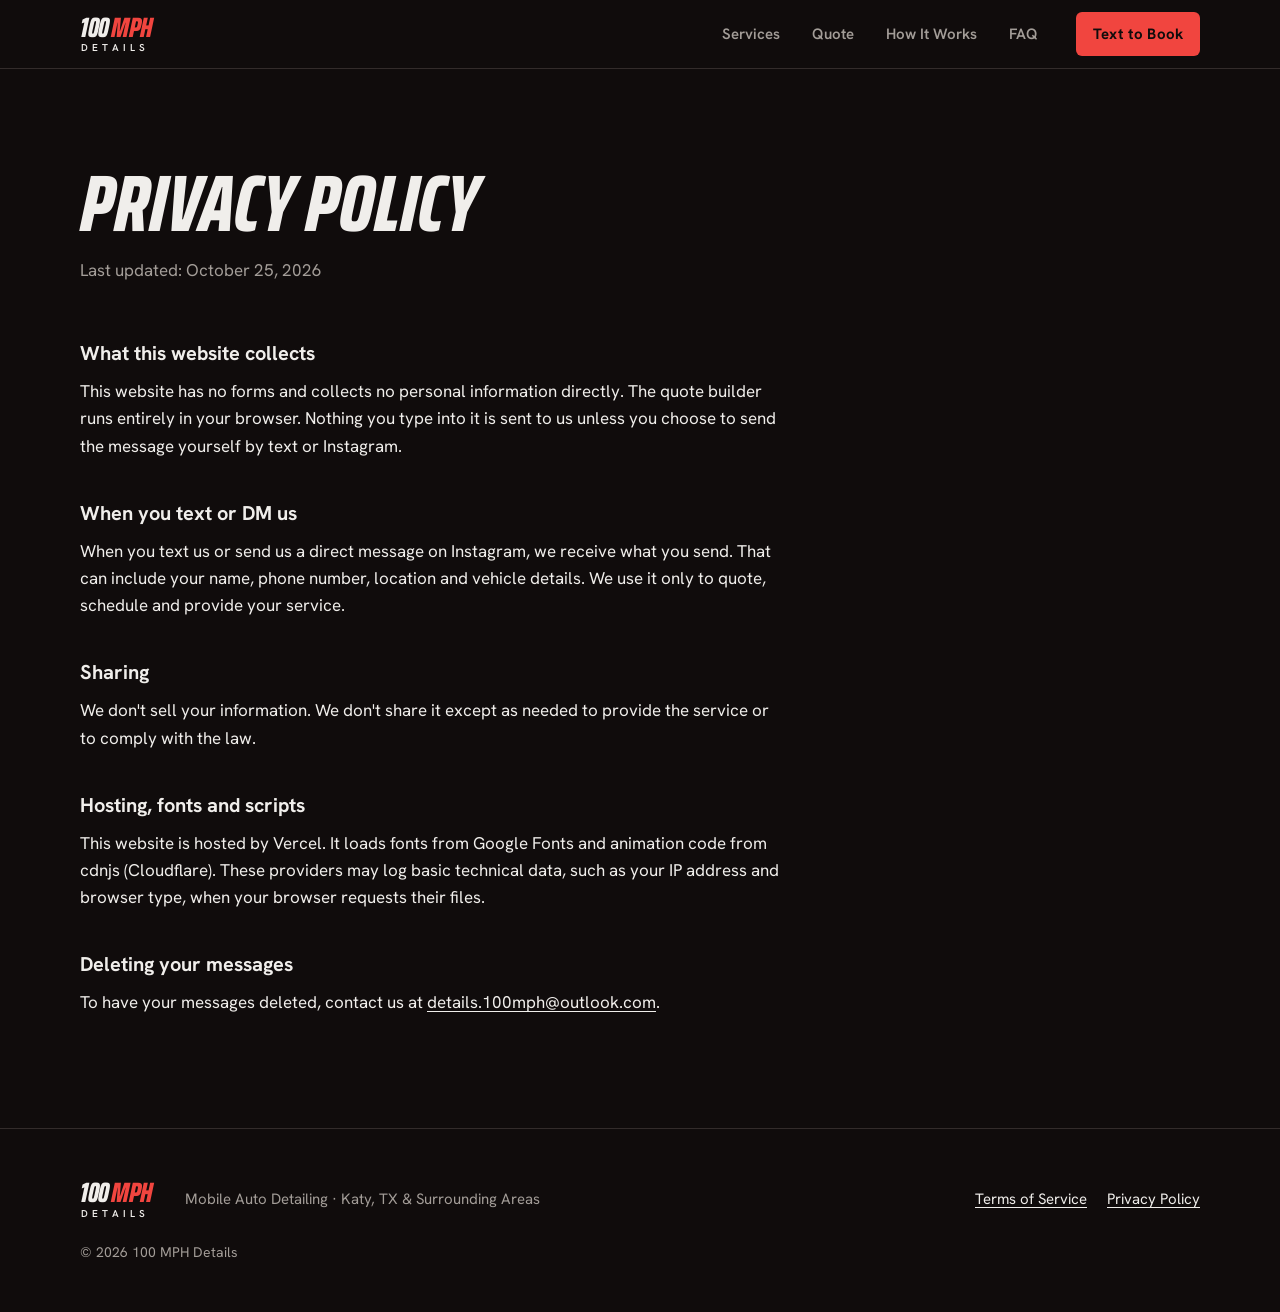
==== privacy.html @ cef6facf "Initial build: 100 MPH Details Co-Authored-By: Claude Opus 5.5 <noreply@anthropic.com>" ====
<!DOCTYPE html>
<html lang="en">
<head>
  <meta charset="utf-8">
  <meta name="viewport" content="width=device-width, initial-scale=1, viewport-fit=cover">
  <title>Privacy Policy | 100 MPH Details</title>
  <meta name="description" content="Privacy Policy for 100 MPH Details, mobile auto detailing in Katy, TX and surrounding areas.">
  <link rel="canonical" href="https://100mph-details.vercel.app/privacy.html">
  <meta name="theme-color" content="#100c0c">
  <link rel="icon" type="image/svg+xml" href="data:image/svg+xml,%3Csvg xmlns='http://www.w3.org/2000/svg' viewBox='0 0 64 64'%3E%3Crect width='64' height='64' rx='14' fill='%23100c0c'/%3E%3Cpath d='M12 46 A22 22 0 1 1 52 46' fill='none' stroke='%23f0eeeb' stroke-width='4' stroke-linecap='round'/%3E%3Cpath d='M30.2 38.6 L45.5 19.5 L33.8 41.4 Z' fill='%23f53e39'/%3E%3Ccircle cx='32' cy='40' r='4.5' fill='%23f53e39'/%3E%3C/svg%3E">
  <link rel="preconnect" href="https://fonts.googleapis.com">
  <link rel="preconnect" href="https://fonts.gstatic.com" crossorigin>
  <link rel="stylesheet" href="https://fonts.googleapis.com/css2?family=Hanken+Grotesk:wght@400;500;600;700&amp;family=Saira:ital,wdth,wght@1,50..100,800&amp;display=swap">
  <link rel="stylesheet" href="css/styles.css">
  <script>document.documentElement.classList.add('js');</script>
</head>
<body id="top">
  <a class="skip-link" href="#main">Skip to content</a>

  <header class="site-header is-static" data-header>
    <div class="header-inner">
      <a class="wordmark" href="index.html" aria-label="100 MPH Details home">
        <span class="wm-line"><span class="wm-100">100</span><span class="wm-mph">MPH</span></span>
        <span class="wm-details">DETAILS</span>
      </a>
      <nav class="site-nav" aria-label="Main">
        <ul class="nav-links" id="site-menu" data-menu>
          <li><a href="index.html#services">Services</a></li>
          <li><a href="index.html#quote">Quote</a></li>
          <li><a href="index.html#how">How It Works</a></li>
          <li><a href="index.html#faq">FAQ</a></li>
        </ul>
      </nav>
      <div class="header-actions">
        <a class="btn btn-primary btn-sm" href="sms:+13463775983">Text to Book</a>
        <button class="menu-toggle" type="button" aria-controls="site-menu" aria-expanded="false" data-menu-toggle>
          <span class="sr-only" data-menu-label>Open menu</span>
          <span class="menu-bars" aria-hidden="true"><span></span><span></span></span>
        </button>
      </div>
    </div>
  </header>

  <main id="main" class="legal">
    <div class="wrap">
      <h1 class="legal-title display">Privacy Policy</h1>
      <p class="legal-updated">Last updated: October 25, 2026</p>

      <div class="legal-body">
        <h2>What this website collects</h2>
        <p>This website has no forms and collects no personal information directly. The quote builder runs entirely in your browser. Nothing you type into it is sent to us unless you choose to send the message yourself by text or Instagram.</p>

        <h2>When you text or DM us</h2>
        <p>When you text us or send us a direct message on Instagram, we receive what you send. That can include your name, phone number, location and vehicle details. We use it only to quote, schedule and provide your service.</p>

        <h2>Sharing</h2>
        <p>We don't sell your information. We don't share it except as needed to provide the service or to comply with the law.</p>

        <h2>Hosting, fonts and scripts</h2>
        <p>This website is hosted by Vercel. It loads fonts from Google Fonts and animation code from cdnjs (Cloudflare). These providers may log basic technical data, such as your IP address and browser type, when your browser requests their files.</p>

        <h2>Deleting your messages</h2>
        <p>To have your messages deleted, contact us at <a href="mailto:details.100mph@outlook.com">details.100mph@outlook.com</a>.</p>
      </div>
    </div>
  </main>

  <footer class="site-footer site-footer-legal">
    <div class="wrap footer-inner">
      <a class="wordmark" href="index.html" aria-label="100 MPH Details home">
        <span class="wm-line"><span class="wm-100">100</span><span class="wm-mph">MPH</span></span>
        <span class="wm-details">DETAILS</span>
      </a>
      <p class="footer-tag">Mobile Auto Detailing · Katy, TX &amp; Surrounding Areas</p>
      <ul class="footer-links">
        <li><a href="terms.html">Terms of Service</a></li>
        <li><a href="privacy.html" aria-current="page">Privacy Policy</a></li>
      </ul>
      <p class="footer-copy">© 2026 100 MPH Details</p>
    </div>
  </footer>

  <script src="js/main.js" defer></script>
</body>
</html>
---- css/styles.css ----
/* 100 MPH Details
   Palette: OKLCH only. Red is reserved for prices, the primary CTA,
   the speedometer needle and focus rings. */

:root {
  --bg: oklch(0.16 0.006 25);
  --raised: oklch(0.205 0.008 25);
  --raised-2: oklch(0.235 0.009 25);
  --line: oklch(0.30 0.01 30);
  --line-strong: oklch(0.42 0.01 40);
  --text: oklch(0.95 0.005 80);
  --muted: oklch(0.70 0.01 60);
  --red: oklch(0.64 0.21 27);
  --red-press: oklch(0.58 0.2 27);
  --on-red: oklch(0.16 0.006 25);

  --font-display: "Saira", "Arial Narrow", "Helvetica Neue", Arial, sans-serif;
  --font-body: "Hanken Grotesk", ui-sans-serif, system-ui, -apple-system, "Segoe UI", Roboto, Arial, sans-serif;

  --ease: cubic-bezier(0.16, 1, 0.3, 1);   /* ease-out expo */
  --dur: 300ms;

  --gutter: clamp(1.25rem, 4vw, 3rem);
  --max: 76rem;
  --header-h: 4.25rem;

  color-scheme: dark;
}

*, *::before, *::after { box-sizing: border-box; }

html {
  -webkit-text-size-adjust: 100%;
  text-size-adjust: 100%;
  scroll-behavior: smooth;
  scroll-padding-top: calc(var(--header-h) + 1rem);
  background: var(--bg);
}

body {
  margin: 0;
  background: var(--bg);
  color: var(--text);
  font-family: var(--font-body);
  font-size: 1.0625rem;
  line-height: 1.6;
  overflow-x: clip;
  -webkit-font-smoothing: antialiased;
  -moz-osx-font-smoothing: grayscale;
}

body.menu-open { overflow: hidden; }

img { max-width: 100%; display: block; }

a { color: inherit; }

p, li, dd { max-width: 70ch; }

h1, h2, h3, h4, h5 { margin: 0; font-weight: 700; }

ul, ol { margin: 0; padding: 0; list-style: none; }

[hidden] { display: none !important; }

.sr-only {
  position: absolute !important;
  width: 1px; height: 1px;
  padding: 0; margin: -1px;
  overflow: hidden; clip: rect(0 0 0 0);
  white-space: nowrap; border: 0;
}

.tnum, .price { font-variant-numeric: tabular-nums lining-nums; font-feature-settings: "tnum" 1, "lnum" 1; }

:focus { outline: none; }
:focus-visible {
  outline: 2px solid var(--red);
  outline-offset: 3px;
  border-radius: 2px;
}

.skip-link {
  position: absolute;
  left: 1rem; top: -4rem;
  z-index: 100;
  padding: 0.75rem 1rem;
  background: var(--text);
  color: var(--bg);
  font-weight: 600;
  text-decoration: none;
}
.skip-link:focus-visible { top: 1rem; }

.wrap {
  width: 100%;
  max-width: var(--max);
  margin-inline: auto;
  padding-inline: var(--gutter);
}

/* ---------- Type ---------- */

.display, .hero-title, .section-title, .pkg-name, .split-name, .addons-title, .step-num, .price, .wordmark {
  font-family: var(--font-display);
  font-style: italic;
  font-weight: 800;
  font-stretch: 75%;
}

.eyebrow {
  margin: 0 0 1.25rem;
  font-size: 0.8125rem;
  font-weight: 600;
  letter-spacing: 0.16em;
  text-transform: uppercase;
  color: var(--muted);
}

.section-title {
  font-size: clamp(2.25rem, 5.5vw, 4rem);
  line-height: 0.95;
  letter-spacing: -0.005em;
  text-transform: uppercase;
}

.section-head { margin-bottom: clamp(2rem, 5vw, 3.5rem); }
.section-lede { margin: 1rem 0 0; color: var(--muted); font-size: 1.125rem; }

.section { padding-block: clamp(4.5rem, 10vw, 8rem); }
.section-raised { background: var(--raised); }

/* ---------- Buttons ---------- */

.btn {
  display: inline-flex;
  align-items: center;
  justify-content: center;
  gap: 0.5rem;
  min-height: 3.25rem;
  padding: 0.75rem 1.5rem;
  border: 1.5px solid transparent;
  border-radius: 0.375rem;
  font-family: var(--font-body);
  font-size: 1rem;
  font-weight: 700;
  letter-spacing: 0.01em;
  line-height: 1.1;
  text-align: center;
  text-decoration: none;
  cursor: pointer;
  transition: background-color var(--dur) var(--ease), border-color var(--dur) var(--ease), color var(--dur) var(--ease), transform 200ms var(--ease);
  -webkit-tap-highlight-color: transparent;
}
.btn:active { transform: translateY(1px); }

.btn-primary { background: var(--red); color: var(--on-red); }
.btn-primary:hover { background: var(--red-press); }

.btn-ghost { background: transparent; color: var(--text); border-color: var(--line-strong); }
.btn-ghost:hover { border-color: var(--text); }

.btn-sm { min-height: 2.75rem; padding: 0.5rem 1rem; font-size: 0.9375rem; }
.btn-xl { min-height: 4rem; padding: 1rem 2.5rem; font-size: 1.1875rem; }
.btn-block { width: 100%; }

.btn[aria-disabled="true"] { opacity: 0.45; cursor: not-allowed; }
.btn[aria-disabled="true"]:active { transform: none; }

/* ---------- Wordmark ---------- */

.wordmark {
  display: inline-flex;
  flex-direction: column;
  align-items: flex-start;
  min-height: 44px;
  justify-content: center;
  text-decoration: none;
  line-height: 1;
}
.wm-line { font-size: 1.75rem; letter-spacing: -0.01em; line-height: 0.9; }
.wm-100 { color: var(--text); }
.wm-mph { color: var(--red); margin-left: 0.06em; }
.wm-details {
  margin-top: 0.2rem;
  font-family: var(--font-body);
  font-style: normal;
  font-weight: 600;
  font-size: 0.625rem;
  letter-spacing: 0.42em;
  color: var(--text);
  padding-left: 0.1em;
}

/* ---------- Header ---------- */

.site-header {
  position: sticky;
  top: 0;
  z-index: 50;
  padding-top: env(safe-area-inset-top, 0px);
  background: transparent;
  border-bottom: 1px solid transparent;
  transition: background-color var(--dur) var(--ease), border-color var(--dur) var(--ease);
}
.site-header.is-solid,
.site-header.is-static {
  background: var(--bg);
  border-bottom-color: var(--line);
}
body.menu-open .site-header { background: var(--bg); }

/* The hero sits under the transparent header */
.hero { margin-top: calc(-1 * (var(--header-h) + env(safe-area-inset-top, 0px))); }

.header-inner {
  display: flex;
  align-items: center;
  gap: 1.5rem;
  max-width: var(--max);
  height: var(--header-h);
  margin-inline: auto;
  padding-inline: var(--gutter);
}

.site-nav { margin-left: auto; }
.nav-links { display: flex; gap: 0.25rem; }
.nav-links a {
  display: inline-flex;
  align-items: center;
  min-height: 44px;
  padding: 0 0.875rem;
  font-size: 0.9375rem;
  font-weight: 600;
  color: var(--muted);
  text-decoration: none;
  transition: color var(--dur) var(--ease);
}
.nav-links a:hover { color: var(--text); }

.header-actions { display: flex; align-items: center; gap: 0.5rem; }

.menu-toggle {
  display: none;
  width: 44px; height: 44px;
  padding: 0;
  border: 1px solid var(--line-strong);
  border-radius: 0.375rem;
  background: transparent;
  color: var(--text);
  cursor: pointer;
}
.menu-bars { position: relative; display: block; width: 18px; height: 10px; margin: auto; }
.menu-bars span {
  position: absolute; left: 0;
  width: 100%; height: 2px;
  background: currentColor;
  transition: transform var(--dur) var(--ease), top var(--dur) var(--ease);
}
.menu-bars span:first-child { top: 0; }
.menu-bars span:last-child { top: 8px; }
.menu-toggle[aria-expanded="true"] .menu-bars span:first-child { top: 4px; transform: rotate(45deg); }
.menu-toggle[aria-expanded="true"] .menu-bars span:last-child { top: 4px; transform: rotate(-45deg); }

@media (max-width: 899px) {
  .menu-toggle { display: inline-flex; align-items: center; justify-content: center; }
  .header-actions { margin-left: auto; }
  .site-nav { margin: 0; }
  .nav-links {
    position: fixed;
    left: 0; right: 0;
    top: calc(var(--header-h) + env(safe-area-inset-top, 0px));
    bottom: 0;
    flex-direction: column;
    gap: 0;
    padding: 1.5rem var(--gutter) calc(2rem + env(safe-area-inset-bottom, 0px));
    background: var(--bg);
    border-top: 1px solid var(--line);
    overflow-y: auto;
    visibility: hidden;
    opacity: 0;
    transform: translateY(-0.5rem);
    transition: opacity var(--dur) var(--ease), transform var(--dur) var(--ease), visibility 0s linear var(--dur);
  }
  .nav-links.is-open {
    visibility: visible;
    opacity: 1;
    transform: none;
    transition: opacity var(--dur) var(--ease), transform var(--dur) var(--ease), visibility 0s;
  }
  .nav-links li { border-bottom: 1px solid var(--line); }
  .nav-links a {
    width: 100%;
    min-height: 3.75rem;
    padding: 0;
    font-family: var(--font-display);
    font-style: italic;
    font-weight: 800;
    font-stretch: 75%;
    font-size: 2rem;
    text-transform: uppercase;
    color: var(--text);
  }
}

@media (max-width: 359px) {
  .header-actions .btn-sm { padding-inline: 0.75rem; font-size: 0.875rem; }
}

/* ---------- Hero ---------- */

.hero {
  position: relative;
  min-height: 100vh;
  min-height: 100dvh;
  display: flex;
  align-items: center;
  padding-top: calc(var(--header-h) + env(safe-area-inset-top, 0px) + 2.5rem);
  padding-bottom: clamp(3rem, 8vw, 5rem);
  /* A single work light from the upper right, nothing more */
  background:
    radial-gradient(60rem 40rem at 85% 10%, oklch(0.22 0.01 40 / 0.9), transparent 70%),
    var(--bg);
  border-bottom: 1px solid var(--line);
}

.hero-grid {
  display: grid;
  grid-template-columns: minmax(0, 1.25fr) minmax(0, 1fr);
  align-items: center;
  gap: clamp(2rem, 5vw, 4rem);
}

.hero-title {
  font-size: clamp(3rem, 8.4vw, 7.25rem);
  line-height: 0.88;
  letter-spacing: -0.01em;
  text-transform: uppercase;
  text-wrap: balance;
}
.hero-title span { display: block; color: var(--muted); }

.hero-sub {
  margin: 1.75rem 0 0;
  max-width: 34rem;
  font-size: clamp(1.0625rem, 1.6vw, 1.25rem);
  color: var(--text);
}

.hero-ctas { display: flex; flex-wrap: wrap; gap: 0.75rem; margin-top: 2rem; }

.hero-note { margin: 1.25rem 0 0; font-size: 0.9375rem; color: var(--muted); }

.hero-gauge { justify-self: end; width: 100%; max-width: 30rem; }

.gauge { width: 100%; height: auto; overflow: visible; }
.gauge-arc { fill: none; stroke: var(--line-strong); stroke-width: 2; stroke-linecap: round; }
.tick { stroke: var(--muted); stroke-width: 1.5; stroke-linecap: round; }
.tick-major { stroke: var(--text); stroke-width: 2.5; }
.gauge-num {
  fill: var(--muted);
  font-family: var(--font-body);
  font-size: 15px;
  font-weight: 600;
  font-variant-numeric: tabular-nums;
}
.gauge-needle {
  fill: var(--red);
  transform-box: view-box;
  transform-origin: 200px 200px;
  transform: rotate(120deg);
}
/* With JS and motion allowed, start at 0 so there is no flash at 100 before the sweep */
@media (prefers-reduced-motion: no-preference) {
  .js .gauge-needle { transform: rotate(-120deg); }
}
.gauge-hub { fill: var(--bg); stroke: var(--text); stroke-width: 3; }
.gauge-readout {
  fill: var(--text);
  font-family: var(--font-display);
  font-style: italic;
  font-weight: 800;
  font-stretch: 75%;
  font-size: 46px;
  font-variant-numeric: tabular-nums;
}
.gauge-unit {
  fill: var(--muted);
  font-family: var(--font-body);
  font-size: 12px;
  font-weight: 600;
  letter-spacing: 0.3em;
}

@media (max-width: 767px) {
  .hero { align-items: flex-start; }
  .hero-grid { grid-template-columns: minmax(0, 1fr); }
  .hero-gauge { justify-self: center; max-width: 20rem; }
  .hero-ctas .btn { flex: 1 1 12rem; }
}

/* ---------- How it works ---------- */

#how .section-title { margin-bottom: clamp(2rem, 5vw, 3.5rem); }

.steps {
  display: grid;
  grid-template-columns: repeat(3, minmax(0, 1fr));
  gap: clamp(1.5rem, 4vw, 3rem);
  counter-reset: none;
}
.step { border-top: 1px solid var(--line-strong); padding-top: 1.25rem; }
.step-num {
  display: block;
  font-size: clamp(3rem, 6vw, 4.5rem);
  line-height: 1;
  color: var(--text);
  font-variant-numeric: tabular-nums;
}
.step p { margin: 1rem 0 0; font-size: 1.125rem; max-width: 26ch; }

@media (max-width: 767px) {
  .steps { grid-template-columns: minmax(0, 1fr); gap: 0; }
  .step {
    display: grid;
    grid-template-columns: 4.5rem minmax(0, 1fr);
    align-items: baseline;
    padding-block: 1.25rem;
  }
  .step-num { font-size: 2.5rem; }
  .step p { margin: 0; max-width: none; }
}

/* ---------- Packages ---------- */

.packages { border-bottom: 1px solid var(--line); }

.pkg {
  display: grid;
  grid-template-columns: minmax(0, 5fr) minmax(0, 7fr);
  gap: clamp(1.5rem, 4vw, 4rem);
  padding-block: clamp(2rem, 4.5vw, 3.25rem);
  border-top: 1px solid var(--line);
}

.pkg-name {
  font-size: clamp(1.875rem, 3.6vw, 2.75rem);
  line-height: 0.95;
  text-transform: uppercase;
}
.pkg-tag { margin: 0.75rem 0 0; color: var(--muted); }
.pkg-meta {
  display: flex;
  flex-wrap: wrap;
  align-items: baseline;
  gap: 0.5rem 1.25rem;
  margin: 1.25rem 0 0;
}
.pkg-time { color: var(--muted); font-size: 0.9375rem; }

.price {
  color: var(--red);
  font-size: clamp(2.5rem, 4.5vw, 3.5rem);
  line-height: 1;
  letter-spacing: -0.01em;
  white-space: nowrap;
}
.price .plus { font-size: 0.6em; vertical-align: 0.5em; margin-left: 0.04em; }
.price-sm {
  font-family: var(--font-body);
  font-style: normal;
  font-weight: 700;
  font-stretch: 100%;
  font-size: 1rem;
  letter-spacing: 0;
}
.price-sm .plus { font-size: 1em; vertical-align: baseline; margin: 0; }

.pkg-includes {
  display: grid;
  grid-template-columns: repeat(2, minmax(0, 1fr));
  gap: 1.5rem 2rem;
  align-content: start;
}
.pkg-plus {
  grid-column: 1 / -1;
  margin: 0;
  font-weight: 600;
  color: var(--text);
}
.list-title {
  margin-bottom: 0.625rem;
  font-size: 0.75rem;
  font-weight: 700;
  letter-spacing: 0.16em;
  text-transform: uppercase;
  color: var(--muted);
}
.pkg-list li, .split-list li {
  position: relative;
  padding: 0.3125rem 0 0.3125rem 1.125rem;
  font-size: 0.9875rem;
  line-height: 1.45;
}
.pkg-list li::before, .split-list li::before {
  content: "";
  position: absolute;
  left: 0; top: 0.95em;
  width: 0.5rem; height: 1px;
  background: var(--muted);
}

/* Deep Clean: heavier row */
.pkg-heavy { border-top: 2px solid var(--red); }
.pkg-heavy .pkg-name { font-size: clamp(2.125rem, 4.4vw, 3.5rem); }
.pkg-heavy .price { font-size: clamp(3.5rem, 7vw, 5.5rem); }
.pkg-heavy .pkg-includes { padding-top: 0.25rem; }

.pkg-toggle {
  display: none;
  align-items: center;
  gap: 0.625rem;
  min-height: 44px;
  margin-top: 1rem;
  padding: 0 1rem;
  border: 1px solid var(--line-strong);
  border-radius: 0.375rem;
  background: transparent;
  color: var(--text);
  font: inherit;
  font-size: 0.9375rem;
  font-weight: 600;
  cursor: pointer;
}
.pkg-toggle::after {
  content: "";
  width: 0.5rem; height: 0.5rem;
  border-right: 1.5px solid currentColor;
  border-bottom: 1.5px solid currentColor;
  transform: translateY(-2px) rotate(45deg);
  transition: transform var(--dur) var(--ease);
}
.pkg-toggle[aria-expanded="true"]::after { transform: translateY(2px) rotate(-135deg); }

@media (max-width: 767px) {
  .pkg { grid-template-columns: minmax(0, 1fr); gap: 0; }
  .pkg-includes { grid-template-columns: minmax(0, 1fr); margin-top: 1.5rem; }
  .js .pkg-toggle { display: inline-flex; }
  .js .pkg-includes { display: none; }
  .js .pkg.is-open .pkg-includes { display: grid; }
}

/* ---------- Interior / Exterior split ---------- */

.split {
  display: grid;
  grid-template-columns: repeat(2, minmax(0, 1fr));
  margin-top: clamp(3rem, 7vw, 5rem);
  border-top: 1px solid var(--line);
  border-bottom: 1px solid var(--line);
}
.split-col { padding-block: clamp(2rem, 4vw, 3rem); }
.split-col:first-child { padding-right: clamp(1.5rem, 4vw, 3.5rem); border-right: 1px solid var(--line); }
.split-col:last-child { padding-left: clamp(1.5rem, 4vw, 3.5rem); }
.split-head {
  display: flex;
  flex-wrap: wrap;
  align-items: baseline;
  justify-content: space-between;
  gap: 0.5rem 1rem;
  margin-bottom: 1.25rem;
}
.split-name { font-size: clamp(1.75rem, 3vw, 2.25rem); line-height: 1; text-transform: uppercase; }
.split-head .price { font-size: clamp(2rem, 3.5vw, 2.75rem); }

@media (max-width: 767px) {
  .split { grid-template-columns: minmax(0, 1fr); }
  .split-col:first-child { padding-right: 0; border-right: 0; border-bottom: 1px solid var(--line); }
  .split-col:last-child { padding-left: 0; }
}

.addons {
  display: grid;
  grid-template-columns: minmax(0, 5fr) minmax(0, 7fr);
  gap: 1rem clamp(1.5rem, 4vw, 4rem);
  padding-block: clamp(2rem, 4vw, 2.75rem);
  border-bottom: 1px solid var(--line);
}
.addons-title { font-size: clamp(1.75rem, 3vw, 2.25rem); line-height: 1; text-transform: uppercase; }
.addon-list { display: grid; grid-template-columns: repeat(2, minmax(0, 1fr)); gap: 1.25rem 2rem; margin: 0; }
.addon dt { font-weight: 700; }
.addon dd { margin: 0.25rem 0 0; }
.addon-note { display: block; margin-top: 0.25rem; color: var(--muted); font-size: 0.9375rem; }

@media (max-width: 767px) {
  .addons, .addon-list { grid-template-columns: minmax(0, 1fr); }
}

.price-note { margin: 1.5rem 0 0; color: var(--muted); font-size: 0.9375rem; }

/* ---------- Quote builder ---------- */

.quote-grid {
  display: grid;
  grid-template-columns: minmax(0, 7fr) minmax(0, 5fr);
  gap: clamp(2rem, 4vw, 3.5rem);
  align-items: start;
}

.q-step {
  margin: 0 0 2.25rem;
  padding: 0;
  border: 0;
  min-width: 0;
}
.q-step legend {
  display: flex;
  align-items: baseline;
  gap: 0.75rem;
  padding: 0;
  margin-bottom: 0.875rem;
  font-size: 1.25rem;
  font-weight: 700;
}
.q-num {
  font-family: var(--font-display);
  font-style: italic;
  font-weight: 800;
  font-stretch: 75%;
  font-size: 1.5rem;
  color: var(--muted);
  font-variant-numeric: tabular-nums;
}
.q-optional { font-weight: 500; color: var(--muted); font-size: 1rem; }
.q-hint { margin: -0.375rem 0 0.875rem; color: var(--muted); font-size: 0.9375rem; }
.q-addon-note { margin: 0.75rem 0 0; min-height: 1.5em; }

.opts { display: grid; grid-template-columns: repeat(2, minmax(0, 1fr)); gap: 0.625rem; }
.opts-3 { grid-template-columns: repeat(3, minmax(0, 1fr)); }
.opts-2 { grid-template-columns: repeat(2, minmax(0, 1fr)); }

.opt { position: relative; display: block; cursor: pointer; }
.opt input {
  position: absolute;
  inset: 0;
  width: 100%; height: 100%;
  margin: 0;
  opacity: 0;
  cursor: pointer;
}
.opt-box {
  display: grid;
  grid-template-columns: auto minmax(0, 1fr) auto;
  align-items: center;
  gap: 0.75rem;
  min-height: 3.5rem;
  height: 100%;
  padding: 0.75rem 1rem;
  border: 1.5px solid var(--line);
  border-radius: 0.375rem;
  background: var(--bg);
  transition: border-color 200ms var(--ease), background-color 200ms var(--ease);
}
.opt-label { font-weight: 600; line-height: 1.25; }
.opt-dot {
  position: relative;
  width: 1.125rem; height: 1.125rem;
  border: 1.5px solid var(--line-strong);
  border-radius: 50%;
  transition: border-color 200ms var(--ease);
}
.opt-dot::after {
  content: "";
  position: absolute;
  inset: 3px;
  border-radius: 50%;
  background: var(--text);
  transform: scale(0);
  transition: transform 200ms var(--ease);
}
.opt-check .opt-dot { border-radius: 0.25rem; }
.opt-check .opt-dot::after { border-radius: 1px; }

.opt:hover .opt-box { border-color: var(--line-strong); }
.opt input:checked + .opt-box { border-color: var(--text); background: var(--raised-2); }
.opt input:checked + .opt-box .opt-dot { border-color: var(--text); }
.opt input:checked + .opt-box .opt-dot::after { transform: scale(1); }
.opt input:focus-visible + .opt-box { outline: 2px solid var(--red); outline-offset: 2px; }
.opt input:disabled { cursor: not-allowed; }
.opt input:disabled + .opt-box { opacity: 0.4; }
.opt:has(input:disabled) { cursor: not-allowed; }
.opt:has(input:disabled):hover .opt-box { border-color: var(--line); }

.fields { display: grid; grid-template-columns: repeat(3, minmax(0, 1fr)); gap: 0.875rem; }
.field label { display: block; margin-bottom: 0.375rem; font-size: 0.9375rem; font-weight: 600; }
.field input {
  width: 100%;
  min-height: 3rem;
  padding: 0.625rem 0.875rem;
  border: 1.5px solid var(--line);
  border-radius: 0.375rem;
  background: var(--bg);
  color: var(--text);
  font: inherit;
  font-size: 1rem; /* 16px keeps iOS from zooming */
  transition: border-color 200ms var(--ease);
}
.field input::placeholder { color: var(--muted); opacity: 0.8; }
.field input:hover { border-color: var(--line-strong); }
.field input:focus-visible { border-color: var(--text); outline: 2px solid var(--red); outline-offset: 2px; }

.quote-summary {
  padding: clamp(1.5rem, 3vw, 2rem);
  border: 1px solid var(--line);
  border-radius: 0.5rem;
  background: var(--bg);
}
@media (min-width: 900px) {
  .quote-summary { position: sticky; top: calc(var(--header-h) + 1.5rem); }
}

.summary-label {
  margin: 0;
  font-size: 0.75rem;
  font-weight: 700;
  letter-spacing: 0.16em;
  text-transform: uppercase;
  color: var(--muted);
}
.estimate { margin: 0.5rem 0 0; }
.estimate-value {
  display: block;
  font-family: var(--font-display);
  font-style: italic;
  font-weight: 800;
  font-stretch: 75%;
  font-size: clamp(2rem, 4vw, 2.75rem);
  line-height: 1.05;
  font-variant-numeric: tabular-nums;
  color: var(--muted);
}
.estimate-value.is-set { color: var(--red); }
.estimate-note { margin: 0.375rem 0 0; color: var(--muted); font-size: 0.9375rem; }

.msg-preview {
  margin-top: 1.5rem;
  padding-top: 1.25rem;
  border-top: 1px solid var(--line);
}
.msg-text {
  margin: 0.5rem 0 0;
  font-size: 0.9375rem;
  line-height: 1.55;
  overflow-wrap: anywhere;
}

.quote-actions { display: grid; gap: 0.625rem; margin-top: 1.5rem; }
.quote-status { min-height: 1.5em; margin: 0.75rem 0 0; font-size: 0.9375rem; font-weight: 600; }
.desk-number { margin: 0.25rem 0 0; color: var(--muted); font-size: 0.9375rem; }
.desk-number .tnum { color: var(--text); font-weight: 700; }

@media (max-width: 899px) {
  .quote-grid { grid-template-columns: minmax(0, 1fr); }
}
@media (max-width: 599px) {
  .opts, .opts-2, .opts-3, .fields { grid-template-columns: minmax(0, 1fr); }
}

/* ---------- Our work ---------- */

.ba-list { display: grid; grid-template-columns: repeat(auto-fit, minmax(min(100%, 22rem), 1fr)); gap: 1.25rem; }

.ba {
  position: relative;
  aspect-ratio: 4 / 3;
  max-width: 100%;
  overflow: hidden;
  border-radius: 0.375rem;
  background: var(--raised);
  user-select: none;
  -webkit-user-select: none;
  touch-action: pan-y;
  cursor: ew-resize;
  --pos: 50%;
}
.ba img {
  position: absolute; inset: 0;
  width: 100%; height: 100%;
  object-fit: cover;
  pointer-events: none;
  -webkit-user-drag: none;
}
.ba-before { clip-path: inset(0 calc(100% - var(--pos)) 0 0); }
.ba-handle {
  position: absolute;
  top: 0; bottom: 0;
  left: var(--pos);
  width: 44px;
  margin-left: -22px;
  display: flex;
  align-items: center;
  justify-content: center;
  cursor: ew-resize;
}
.ba-handle::before {
  content: "";
  position: absolute;
  top: 0; bottom: 0; left: 50%;
  width: 2px; margin-left: -1px;
  background: var(--text);
}
.ba-grip {
  position: relative;
  width: 44px; height: 44px;
  border-radius: 50%;
  background: var(--bg);
  border: 2px solid var(--text);
  display: flex; align-items: center; justify-content: center;
  gap: 4px;
}
.ba-grip::before, .ba-grip::after {
  content: "";
  width: 0; height: 0;
  border-block: 5px solid transparent;
}
.ba-grip::before { border-right: 6px solid var(--text); }
.ba-grip::after { border-left: 6px solid var(--text); }
.ba-label {
  position: absolute;
  bottom: 0.75rem;
  padding: 0.25rem 0.5rem;
  border-radius: 0.25rem;
  background: var(--bg);
  font-size: 0.75rem;
  font-weight: 700;
  letter-spacing: 0.14em;
  text-transform: uppercase;
  pointer-events: none;
}
.ba-label-before { left: 0.75rem; }
.ba-label-after { right: 0.75rem; }

.gallery {
  display: grid;
  grid-template-columns: repeat(6, minmax(0, 1fr));
  grid-auto-rows: clamp(7rem, 14vw, 12rem);
  grid-auto-flow: dense;
  gap: 0.75rem;
  margin-top: 1.25rem;
}
.gallery-item {
  grid-column: span 2;
  grid-row: span 1;
  padding: 0;
  border: 0;
  border-radius: 0.375rem;
  overflow: hidden;
  background: var(--raised);
  cursor: zoom-in;
}
.gallery-item img { width: 100%; height: 100%; object-fit: cover; transition: transform 400ms var(--ease); }
.gallery-item:hover img { transform: scale(1.02); }
.gallery-item:nth-child(5n + 1) { grid-column: span 4; grid-row: span 2; }
.gallery-item:nth-child(5n + 2) { grid-row: span 2; }
.gallery-item:nth-child(5n + 4) { grid-column: span 3; }
.gallery-item:nth-child(5n + 5) { grid-column: span 3; }

@media (max-width: 599px) {
  .gallery { grid-template-columns: repeat(2, minmax(0, 1fr)); grid-auto-rows: 9rem; }
  .gallery-item,
  .gallery-item:nth-child(5n + 2),
  .gallery-item:nth-child(5n + 4),
  .gallery-item:nth-child(5n + 5) { grid-column: span 1; grid-row: span 1; }
  .gallery-item:nth-child(3n + 1) { grid-column: span 2; grid-row: span 2; }
}

.lightbox {
  width: 100%;
  max-width: none;
  height: 100%;
  max-height: none;
  margin: 0;
  padding: calc(1rem + env(safe-area-inset-top, 0px)) 1rem calc(1rem + env(safe-area-inset-bottom, 0px));
  border: 0;
  background: oklch(0.12 0.005 25 / 0.96);
  color: var(--text);
}
.lightbox::backdrop { background: oklch(0.12 0.005 25 / 0.96); }
.lb-frame { display: flex; flex-direction: column; height: 100%; gap: 1rem; }
.lb-img { flex: 1 1 auto; min-height: 0; width: 100%; object-fit: contain; }
.lb-controls { display: flex; flex-wrap: wrap; justify-content: center; align-items: center; gap: 0.5rem; }
.lb-btn {
  min-width: 44px; min-height: 44px;
  padding: 0 1rem;
  border: 1px solid var(--line-strong);
  border-radius: 0.375rem;
  background: var(--bg);
  color: var(--text);
  font: inherit;
  font-weight: 600;
  cursor: pointer;
}
.lb-count { min-width: 4rem; text-align: center; color: var(--muted); }

/* ---------- Service area ---------- */

.section-area { border-top: 1px solid var(--line); border-bottom: 1px solid var(--line); padding-block: clamp(3.5rem, 8vw, 6rem); }
.area-inner { display: grid; grid-template-columns: minmax(0, 5fr) minmax(0, 7fr); gap: 1rem clamp(1.5rem, 4vw, 4rem); align-items: baseline; }
.area-text { margin: 0; font-size: clamp(1.125rem, 2vw, 1.375rem); line-height: 1.5; }
.area-text a { text-decoration-thickness: 1px; text-underline-offset: 0.2em; }
@media (max-width: 767px) { .area-inner { grid-template-columns: minmax(0, 1fr); } }

/* ---------- FAQ ---------- */

.faq-wrap { display: grid; grid-template-columns: minmax(0, 5fr) minmax(0, 7fr); gap: 2rem clamp(1.5rem, 4vw, 4rem); align-items: start; }
.faq-list { border-top: 1px solid var(--line); }
.faq { border-bottom: 1px solid var(--line); }
.faq summary {
  display: flex;
  align-items: center;
  justify-content: space-between;
  gap: 1rem;
  min-height: 3.75rem;
  padding: 0.75rem 0;
  font-size: 1.125rem;
  font-weight: 600;
  cursor: pointer;
  list-style: none;
}
.faq summary::-webkit-details-marker { display: none; }
.faq summary::after {
  content: "";
  flex: none;
  width: 0.625rem; height: 0.625rem;
  margin-right: 0.25rem;
  border-right: 1.5px solid var(--muted);
  border-bottom: 1.5px solid var(--muted);
  transform: translateY(-3px) rotate(45deg);
  transition: transform var(--dur) var(--ease);
}
.faq[open] summary::after { transform: translateY(2px) rotate(-135deg); }
.faq p { margin: 0 0 1.25rem; color: var(--muted); }
.faq p a { color: var(--text); text-underline-offset: 0.2em; }
/* Inline text links: grow the tap area to 44px tall without moving the text */
.faq p a, .area-text a, .legal-body a { padding-block: 0.7rem; }
@media (max-width: 767px) { .faq-wrap { grid-template-columns: minmax(0, 1fr); } }

/* ---------- Contact ---------- */

.section-contact { text-align: left; }
.contact-inner { display: flex; flex-direction: column; align-items: flex-start; }
.contact-title { font-size: clamp(2.75rem, 8vw, 6rem); margin-bottom: 2rem; }
.contact-links {
  display: grid;
  grid-template-columns: repeat(3, minmax(0, 1fr));
  width: 100%;
  margin-top: 3rem;
  border-top: 1px solid var(--line);
}
.contact-links a {
  display: flex;
  flex-direction: column;
  justify-content: center;
  gap: 0.25rem;
  min-height: 5rem;
  padding: 1rem 1rem 1rem 0;
  text-decoration: none;
  border-bottom: 1px solid var(--line);
}
.cl-label { font-size: 0.75rem; font-weight: 700; letter-spacing: 0.16em; text-transform: uppercase; color: var(--muted); }
.cl-value { font-size: 1.125rem; font-weight: 600; overflow-wrap: anywhere; transition: color var(--dur) var(--ease); }
.contact-links a:hover .cl-value { text-decoration: underline; text-underline-offset: 0.2em; text-decoration-thickness: 1px; }
.contact-line {
  margin: 2.5rem 0 0;
  font-family: var(--font-display);
  font-style: italic;
  font-weight: 800;
  font-stretch: 75%;
  font-size: clamp(1.5rem, 3vw, 2.25rem);
  line-height: 1.1;
  text-transform: uppercase;
  color: var(--muted);
  max-width: 28ch;
}
@media (max-width: 767px) {
  .contact-links { grid-template-columns: minmax(0, 1fr); }
  .btn-xl { width: 100%; }
}

/* ---------- Footer ---------- */

.site-footer {
  border-top: 1px solid var(--line);
  padding-top: 3rem;
  padding-bottom: calc(6.5rem + env(safe-area-inset-bottom, 0px)); /* room for the floating button */
}
.footer-inner {
  display: grid;
  grid-template-columns: auto minmax(0, 1fr) auto;
  align-items: center;
  gap: 1.25rem 2rem;
}
.site-footer-legal { padding-bottom: calc(3rem + env(safe-area-inset-bottom, 0px)); }
.footer-tag { margin: 0; color: var(--muted); font-size: 0.9375rem; }
.footer-links { display: flex; flex-wrap: wrap; gap: 0 1.25rem; }
.footer-links a {
  display: inline-flex;
  align-items: center;
  min-height: 44px;
  color: var(--text);
  font-size: 0.9375rem;
  text-underline-offset: 0.2em;
}
.footer-copy { grid-column: 1 / -1; margin: 0; color: var(--muted); font-size: 0.875rem; }
@media (max-width: 767px) {
  .footer-inner { grid-template-columns: minmax(0, 1fr); }
}

/* ---------- Floating button ---------- */

.float-cta {
  position: fixed;
  z-index: 40;
  left: max(1rem, env(safe-area-inset-left, 0px));
  bottom: calc(1rem + env(safe-area-inset-bottom, 0px));
  display: inline-flex;
  align-items: center;
  justify-content: center;
  min-width: 44px;
  min-height: 3rem;
  padding: 0 1.25rem;
  border-radius: 999px;
  background: var(--red);
  color: var(--on-red);
  font-weight: 700;
  font-size: 0.9375rem;
  text-decoration: none;
  box-shadow: 0 6px 20px oklch(0.1 0.005 25 / 0.5);
  transition: opacity var(--dur) var(--ease), transform var(--dur) var(--ease), visibility 0s;
}
.float-cta.is-hidden {
  opacity: 0;
  visibility: hidden;
  transform: translateY(0.75rem);
  transition: opacity var(--dur) var(--ease), transform var(--dur) var(--ease), visibility 0s linear var(--dur);
}
body.menu-open .float-cta { visibility: hidden; opacity: 0; }

/* ---------- Legal pages ---------- */

.legal { padding-block: clamp(3rem, 8vw, 6rem); }
.legal-title { font-size: clamp(2.5rem, 7vw, 5rem); line-height: 0.95; text-transform: uppercase; }
.legal-updated { margin: 1rem 0 0; color: var(--muted); }
.legal-body { margin-top: clamp(2rem, 5vw, 3.5rem); max-width: 70ch; }
.legal-body h2 {
  margin: 2.5rem 0 0.75rem;
  font-size: 1.25rem;
  font-weight: 700;
  line-height: 1.3;
}
.legal-body h2:first-child { margin-top: 0; }
.legal-body p { margin: 0 0 1rem; color: var(--text); }
.legal-body ul { margin: 0 0 1rem; }
.legal-body li { position: relative; padding: 0.25rem 0 0.25rem 1.25rem; }
.legal-body li::before {
  content: "";
  position: absolute;
  left: 0; top: 1.05em;
  width: 0.5rem; height: 1px;
  background: var(--muted);
}
.legal-body a { text-underline-offset: 0.2em; }

/* ---------- Reduced motion ---------- */

@media (prefers-reduced-motion: reduce) {
  html { scroll-behavior: auto; }
  *, *::before, *::after {
    animation-duration: 0.01ms !important;
    animation-iteration-count: 1 !important;
    transition-duration: 0.01ms !important;
    transition-delay: 0s !important;
    scroll-behavior: auto !important;
  }
}
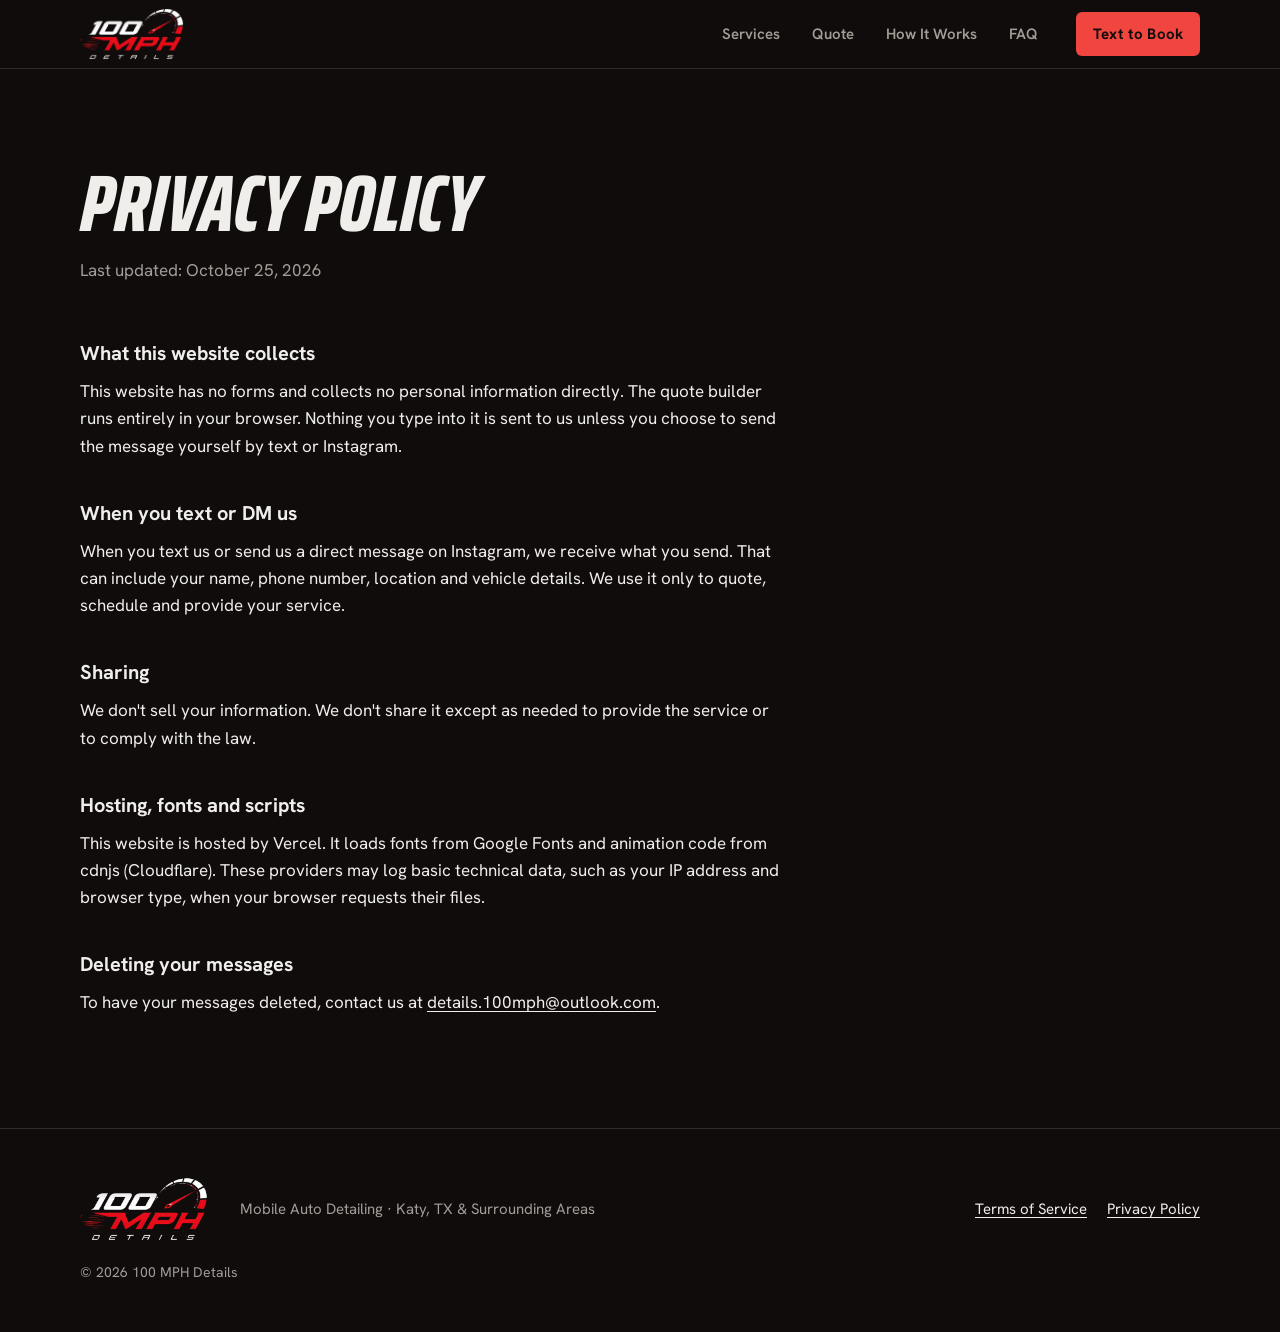
==== commit 591b84de: "Add logo to header, footer and share image Co-Authored-By: Claude Opus 5.5 <noreply@anthropic.com>" ====
--- a/privacy.html
+++ b/privacy.html
@@ -20,8 +20,7 @@
   <header class="site-header is-static" data-header>
     <div class="header-inner">
       <a class="wordmark" href="index.html" aria-label="100 MPH Details home">
-        <span class="wm-line"><span class="wm-100">100</span><span class="wm-mph">MPH</span></span>
-        <span class="wm-details">DETAILS</span>
+        <img class="logo-img" src="images/logo-mark.png" width="432" height="216" alt="100 MPH Details">
       </a>
       <nav class="site-nav" aria-label="Main">
         <ul class="nav-links" id="site-menu" data-menu>
@@ -68,8 +67,7 @@
   <footer class="site-footer site-footer-legal">
     <div class="wrap footer-inner">
       <a class="wordmark" href="index.html" aria-label="100 MPH Details home">
-        <span class="wm-line"><span class="wm-100">100</span><span class="wm-mph">MPH</span></span>
-        <span class="wm-details">DETAILS</span>
+        <img class="logo-img" src="images/logo-mark.png" width="432" height="216" alt="100 MPH Details">
       </a>
       <p class="footer-tag">Mobile Auto Detailing · Katy, TX &amp; Surrounding Areas</p>
       <ul class="footer-links">
--- a/css/styles.css
+++ b/css/styles.css
@@ -178,6 +178,9 @@
   text-decoration: none;
   line-height: 1;
 }
+.logo-img { display: block; height: 52px; width: auto; }
+.site-footer .logo-img { height: 64px; }
+@media (max-width: 359px) { .site-header .logo-img { height: 44px; } }
 .wm-line { font-size: 1.75rem; letter-spacing: -0.01em; line-height: 0.9; }
 .wm-100 { color: var(--text); }
 .wm-mph { color: var(--red); margin-left: 0.06em; }
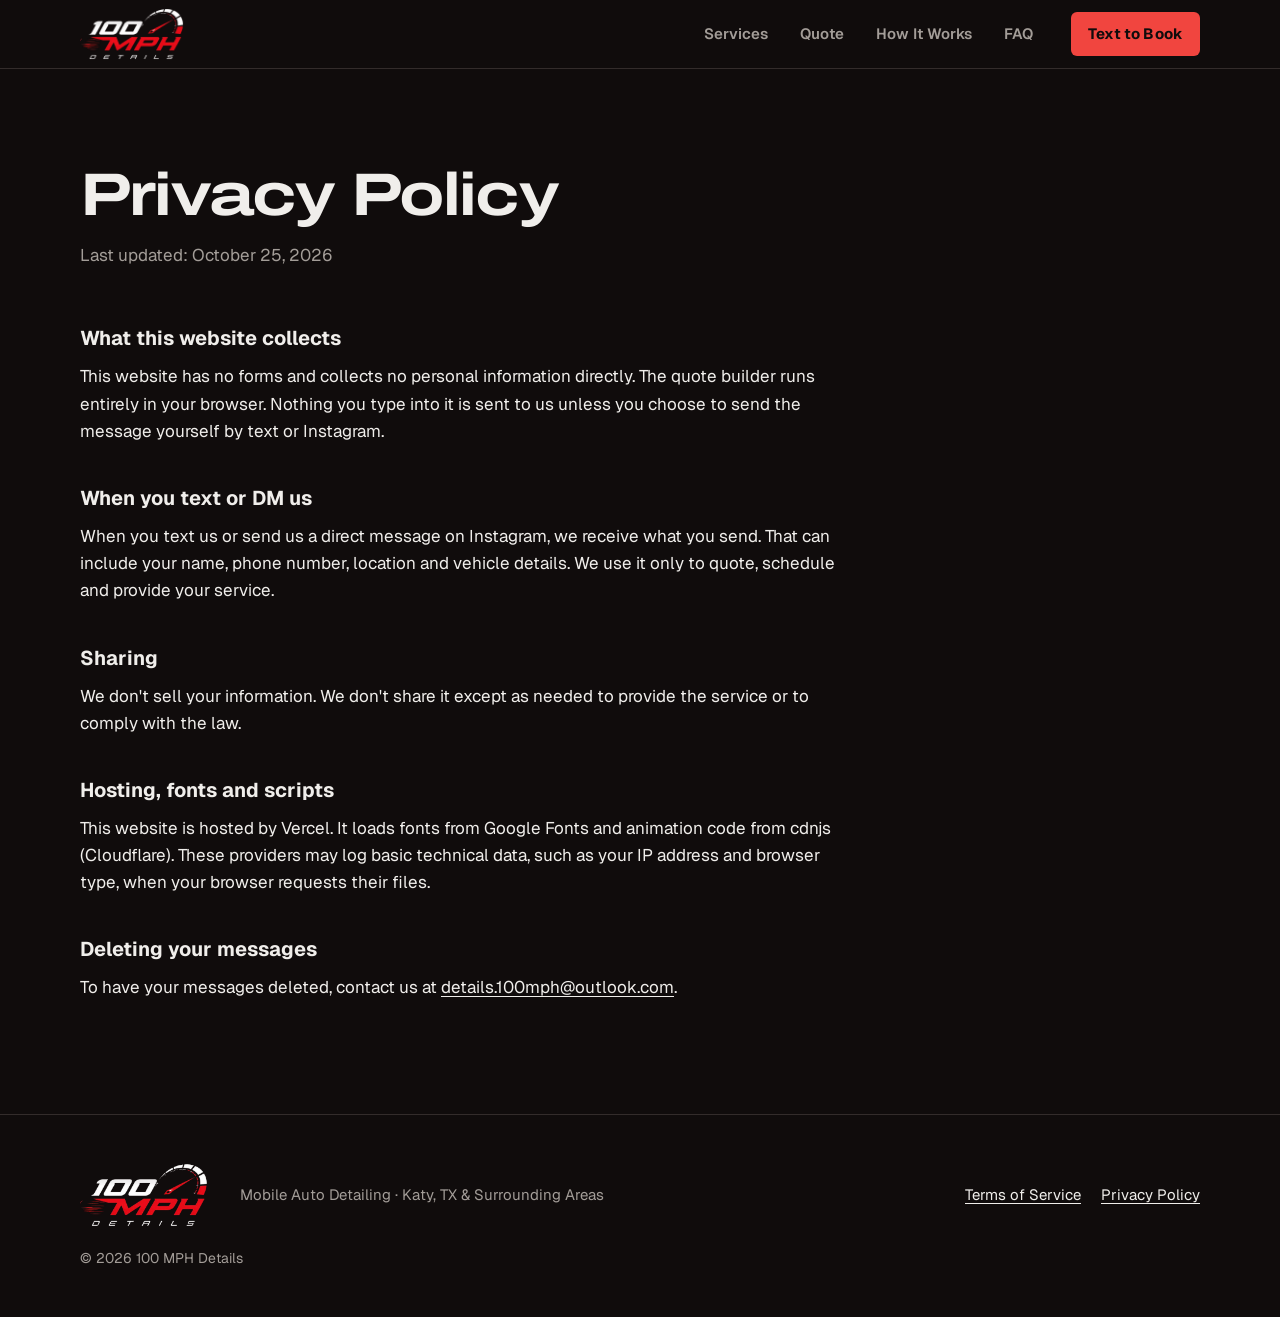
==== commit ff960ac4: "New type system, livelier packages, smaller sedan/SUV/truck/van icons, mobile fixes - Archivo Expand" ====
--- a/privacy.html
+++ b/privacy.html
@@ -10,7 +10,7 @@
   <link rel="icon" type="image/svg+xml" href="data:image/svg+xml,%3Csvg xmlns='http://www.w3.org/2000/svg' viewBox='0 0 64 64'%3E%3Crect width='64' height='64' rx='14' fill='%23100c0c'/%3E%3Cpath d='M12 46 A22 22 0 1 1 52 46' fill='none' stroke='%23f0eeeb' stroke-width='4' stroke-linecap='round'/%3E%3Cpath d='M30.2 38.6 L45.5 19.5 L33.8 41.4 Z' fill='%23f53e39'/%3E%3Ccircle cx='32' cy='40' r='4.5' fill='%23f53e39'/%3E%3C/svg%3E">
   <link rel="preconnect" href="https://fonts.googleapis.com">
   <link rel="preconnect" href="https://fonts.gstatic.com" crossorigin>
-  <link rel="stylesheet" href="https://fonts.googleapis.com/css2?family=Hanken+Grotesk:wght@400;500;600;700&amp;family=Saira:ital,wdth,wght@1,50..100,800&amp;display=swap">
+  <link rel="stylesheet" href="https://fonts.googleapis.com/css2?family=Archivo:wdth,wght@100..125,500..800&amp;family=Geist:wght@400..700&amp;family=Instrument+Serif:ital@0;1&amp;display=swap">
   <link rel="stylesheet" href="css/styles.css">
   <script>document.documentElement.classList.add('js');</script>
 </head>
--- a/css/styles.css
+++ b/css/styles.css
@@ -1,6 +1,7 @@
 /* 100 MPH Details
-   Palette: OKLCH only. Red is reserved for prices, the primary CTA,
-   the speedometer needle and focus rings. */
+   Palette: OKLCH only. Red is reserved for prices, primary CTAs,
+   selected states and focus rings.
+   Type: Archivo Expanded (display), Instrument Serif italic (accent), Geist (body). */
 
 :root {
   --bg: oklch(0.16 0.006 25);
@@ -14,8 +15,9 @@
   --red-press: oklch(0.58 0.2 27);
   --on-red: oklch(0.16 0.006 25);
 
-  --font-display: "Saira", "Arial Narrow", "Helvetica Neue", Arial, sans-serif;
-  --font-body: "Hanken Grotesk", ui-sans-serif, system-ui, -apple-system, "Segoe UI", Roboto, Arial, sans-serif;
+  --font-display: "Archivo", "Helvetica Neue", Arial, sans-serif;
+  --font-serif: "Instrument Serif", "Iowan Old Style", Georgia, serif;
+  --font-body: "Geist", ui-sans-serif, system-ui, -apple-system, "Segoe UI", Roboto, Arial, sans-serif;
 
   --ease: cubic-bezier(0.16, 1, 0.3, 1);   /* ease-out expo */
   --dur: 300ms;
@@ -101,33 +103,38 @@
 
 /* ---------- Type ---------- */
 
-.display, .hero-title, .section-title, .pkg-name, .split-name, .addons-title, .step-num, .price, .wordmark {
+.display, .hero-title, .section-title, .pkg-name, .split-name, .addons-title, .price, .legal-title, .contact-title, .estimate-value {
   font-family: var(--font-display);
-  font-style: italic;
-  font-weight: 800;
-  font-stretch: 75%;
+  font-style: normal;
+  font-weight: 700;
+  font-stretch: 125%;
+  letter-spacing: -0.03em;
+}
+
+/* Small caps-style labels: wide, tracked, quiet */
+.eyebrow, .list-title, .summary-label, .cl-label, .vehicle-label, .pkg-level-text {
+  font-family: var(--font-display);
+  font-stretch: 125%;
+  font-weight: 600;
+  letter-spacing: 0.18em;
+  text-transform: uppercase;
 }
 
 .eyebrow {
   margin: 0 0 1.25rem;
-  font-size: 0.8125rem;
-  font-weight: 600;
-  letter-spacing: 0.16em;
-  text-transform: uppercase;
+  font-size: 0.75rem;
   color: var(--muted);
 }
 
 .section-title {
-  font-size: clamp(2.25rem, 5.5vw, 4rem);
-  line-height: 0.95;
-  letter-spacing: -0.005em;
-  text-transform: uppercase;
+  font-size: clamp(2rem, 4.4vw, 3.5rem);
+  line-height: 1.02;
 }
 
 .section-head { margin-bottom: clamp(2rem, 5vw, 3.5rem); }
 .section-lede { margin: 1rem 0 0; color: var(--muted); font-size: 1.125rem; }
 
-.section { padding-block: clamp(4.5rem, 10vw, 8rem); }
+.section { padding-block: clamp(3.75rem, 10vw, 8rem); }
 .section-raised { background: var(--raised); }
 
 /* ---------- Buttons ---------- */
@@ -164,7 +171,8 @@
 .btn-xl { min-height: 4rem; padding: 1rem 2.5rem; font-size: 1.1875rem; }
 .btn-block { width: 100%; }
 
-.btn[aria-disabled="true"] { opacity: 0.45; cursor: not-allowed; }
+.btn[aria-disabled="true"] { opacity: 0.55; cursor: not-allowed; }
+.btn-primary[aria-disabled="true"] { background: var(--raised-2); color: var(--muted); opacity: 1; }
 .btn[aria-disabled="true"]:active { transform: none; }
 
 /* ---------- Wordmark ---------- */
@@ -181,19 +189,6 @@
 .logo-img { display: block; height: 52px; width: auto; }
 .site-footer .logo-img { height: 64px; }
 @media (max-width: 359px) { .site-header .logo-img { height: 44px; } }
-.wm-line { font-size: 1.75rem; letter-spacing: -0.01em; line-height: 0.9; }
-.wm-100 { color: var(--text); }
-.wm-mph { color: var(--red); margin-left: 0.06em; }
-.wm-details {
-  margin-top: 0.2rem;
-  font-family: var(--font-body);
-  font-style: normal;
-  font-weight: 600;
-  font-size: 0.625rem;
-  letter-spacing: 0.42em;
-  color: var(--text);
-  padding-left: 0.1em;
-}
 
 /* ---------- Header ---------- */
 
@@ -297,11 +292,10 @@
     min-height: 3.75rem;
     padding: 0;
     font-family: var(--font-display);
-    font-style: italic;
-    font-weight: 800;
-    font-stretch: 75%;
-    font-size: 2rem;
-    text-transform: uppercase;
+    font-weight: 700;
+    font-stretch: 125%;
+    letter-spacing: -0.03em;
+    font-size: 1.625rem;
     color: var(--text);
   }
 }
@@ -314,39 +308,69 @@
 
 .hero {
   position: relative;
+  isolation: isolate;
+  overflow: hidden;
   min-height: 100vh;
   min-height: 100dvh;
   display: flex;
   align-items: center;
   padding-top: calc(var(--header-h) + env(safe-area-inset-top, 0px) + 2.5rem);
   padding-bottom: clamp(3rem, 8vw, 5rem);
-  /* A single work light from the upper right, nothing more */
-  background:
-    radial-gradient(60rem 40rem at 85% 10%, oklch(0.22 0.01 40 / 0.9), transparent 70%),
-    var(--bg);
+  background: var(--bg);
   border-bottom: 1px solid var(--line);
 }
 
-.hero-grid {
-  display: grid;
-  grid-template-columns: minmax(0, 1.25fr) minmax(0, 1fr);
-  align-items: center;
-  gap: clamp(2rem, 5vw, 4rem);
-}
+/* Car photo: full-bleed, sized to the viewport width and anchored bottom-right,
+   so the car sits right of the text column. Masks fade it into the base colour. */
+.hero-media {
+  position: absolute;
+  inset: 0;
+  z-index: -1;
+  pointer-events: none;
+}
+.hero-media picture { display: contents; }
+.hero-media img {
+  position: absolute;
+  right: -5%;
+  bottom: 0;
+  width: 105%;
+  max-width: none;
+  height: auto;
+  -webkit-mask-image:
+    linear-gradient(to right, transparent 27%, #000 52%),
+    linear-gradient(to bottom, transparent 0%, #000 22%, #000 62%, transparent 100%);
+  -webkit-mask-composite: source-in;
+  mask-image:
+    linear-gradient(to right, transparent 27%, #000 52%),
+    linear-gradient(to bottom, transparent 0%, #000 22%, #000 62%, transparent 100%);
+  mask-composite: intersect;
+}
+
+.hero-copy { max-width: 50rem; }
 
 .hero-title {
-  font-size: clamp(3rem, 8.4vw, 7.25rem);
-  line-height: 0.88;
+  font-size: clamp(2rem, 4.6vw, 4.25rem);
+  line-height: 1;
+  text-wrap: balance;
+}
+/* Second line: serif italic accent in the muted tone */
+.hero-title span {
+  display: block;
+  margin-top: 0.06em;
+  font-family: var(--font-serif);
+  font-style: italic;
+  font-weight: 400;
+  font-stretch: 100%;
+  font-size: 1.14em;
   letter-spacing: -0.01em;
-  text-transform: uppercase;
-  text-wrap: balance;
-}
-.hero-title span { display: block; color: var(--muted); }
+  line-height: 1;
+  color: var(--muted);
+}
 
 .hero-sub {
-  margin: 1.75rem 0 0;
+  margin: 1.5rem 0 0;
   max-width: 34rem;
-  font-size: clamp(1.0625rem, 1.6vw, 1.25rem);
+  font-size: 1.1rem;
   color: var(--text);
 }
 
@@ -354,51 +378,24 @@
 
 .hero-note { margin: 1.25rem 0 0; font-size: 0.9375rem; color: var(--muted); }
 
-.hero-gauge { justify-self: end; width: 100%; max-width: 30rem; }
-
-.gauge { width: 100%; height: auto; overflow: visible; }
-.gauge-arc { fill: none; stroke: var(--line-strong); stroke-width: 2; stroke-linecap: round; }
-.tick { stroke: var(--muted); stroke-width: 1.5; stroke-linecap: round; }
-.tick-major { stroke: var(--text); stroke-width: 2.5; }
-.gauge-num {
-  fill: var(--muted);
-  font-family: var(--font-body);
-  font-size: 15px;
-  font-weight: 600;
-  font-variant-numeric: tabular-nums;
-}
-.gauge-needle {
-  fill: var(--red);
-  transform-box: view-box;
-  transform-origin: 200px 200px;
-  transform: rotate(120deg);
-}
-/* With JS and motion allowed, start at 0 so there is no flash at 100 before the sweep */
-@media (prefers-reduced-motion: no-preference) {
-  .js .gauge-needle { transform: rotate(-120deg); }
-}
-.gauge-hub { fill: var(--bg); stroke: var(--text); stroke-width: 3; }
-.gauge-readout {
-  fill: var(--text);
-  font-family: var(--font-display);
-  font-style: italic;
-  font-weight: 800;
-  font-stretch: 75%;
-  font-size: 46px;
-  font-variant-numeric: tabular-nums;
-}
-.gauge-unit {
-  fill: var(--muted);
-  font-family: var(--font-body);
-  font-size: 12px;
-  font-weight: 600;
-  letter-spacing: 0.3em;
-}
-
 @media (max-width: 767px) {
-  .hero { align-items: flex-start; }
-  .hero-grid { grid-template-columns: minmax(0, 1fr); }
-  .hero-gauge { justify-self: center; max-width: 20rem; }
+  .hero {
+    align-items: flex-start;
+    padding-top: calc(var(--header-h) + env(safe-area-inset-top, 0px) + 56vw);
+  }
+  /* Mobile crop sits top-right, just under the header, with a heavier fade */
+  .hero-media img {
+    top: calc(var(--header-h) + env(safe-area-inset-top, 0px));
+    bottom: auto;
+    right: 0;
+    width: 100%;
+    -webkit-mask-image:
+      linear-gradient(to right, transparent 0%, #000 14%),
+      linear-gradient(to bottom, #000 48%, transparent 70%);
+    mask-image:
+      linear-gradient(to right, transparent 0%, #000 14%),
+      linear-gradient(to bottom, #000 48%, transparent 70%);
+  }
   .hero-ctas .btn { flex: 1 1 12rem; }
 }
 
@@ -415,10 +412,12 @@
 .step { border-top: 1px solid var(--line-strong); padding-top: 1.25rem; }
 .step-num {
   display: block;
-  font-size: clamp(3rem, 6vw, 4.5rem);
-  line-height: 1;
+  font-family: var(--font-serif);
+  font-style: italic;
+  font-size: clamp(3.25rem, 6vw, 5rem);
+  line-height: 0.9;
   color: var(--text);
-  font-variant-numeric: tabular-nums;
+  font-variant-numeric: lining-nums;
 }
 .step p { margin: 1rem 0 0; font-size: 1.125rem; max-width: 26ch; }
 
@@ -434,9 +433,46 @@
   .step p { margin: 0; max-width: none; }
 }
 
+/* ---------- Vehicles we service ---------- */
+
+.vehicles {
+  display: grid;
+  grid-template-columns: repeat(4, minmax(0, 1fr));
+  gap: clamp(1.5rem, 4vw, 3rem);
+  align-items: end;
+}
+.vehicle { display: flex; flex-direction: column; align-items: center; text-align: center; }
+.vehicle-img {
+  width: 100%;
+  max-width: 11rem;
+  height: auto;
+  aspect-ratio: 440 / 272;
+  object-fit: contain;
+  object-position: center bottom;
+  filter: drop-shadow(0 16px 14px oklch(0.08 0.005 25 / 0.75));
+  transition: transform 300ms var(--ease);
+}
+.vehicle-label {
+  margin-top: 1.125rem;
+  font-size: 0.8125rem;
+  line-height: 1;
+  color: var(--text);
+}
+@media (hover: hover) {
+  .vehicle:hover .vehicle-img { transform: translateY(-4px); }
+}
+.vehicle:active .vehicle-img { transform: translateY(-4px); }
+@media (prefers-reduced-motion: reduce) {
+  .vehicle:hover .vehicle-img, .vehicle:active .vehicle-img { transform: none; }
+}
+@media (max-width: 767px) {
+  .vehicles { grid-template-columns: repeat(2, minmax(0, 1fr)); row-gap: 2.25rem; }
+  .vehicle-img { max-width: 8.5rem; }
+}
+
 /* ---------- Packages ---------- */
 
-.packages { border-bottom: 1px solid var(--line); }
+.packages { display: grid; gap: 0; border-bottom: 1px solid var(--line); }
 
 .pkg {
   display: grid;
@@ -446,38 +482,103 @@
   border-top: 1px solid var(--line);
 }
 
+/* Detail level meter: echoes the speedometer in the logo */
+.pkg-level { display: flex; align-items: center; gap: 0.75rem; margin: 0 0 1rem; }
+.meter { display: inline-flex; gap: 4px; }
+.meter i {
+  display: block;
+  width: 1.75rem; height: 4px;
+  border-radius: 2px;
+  background: var(--line-strong);
+  transform: skewX(-20deg);
+}
+.meter i.on { background: var(--text); }
+.pkg-heavy .meter i.on { background: var(--red); }
+.pkg-level-text { font-size: 0.6875rem; color: var(--muted); }
+
 .pkg-name {
-  font-size: clamp(1.875rem, 3.6vw, 2.75rem);
-  line-height: 0.95;
-  text-transform: uppercase;
-}
-.pkg-tag { margin: 0.75rem 0 0; color: var(--muted); }
+  font-size: clamp(1.625rem, 3vw, 2.375rem);
+  line-height: 1.05;
+}
+.pkg-tag {
+  margin: 0.5rem 0 0;
+  font-family: var(--font-serif);
+  font-style: italic;
+  font-size: 1.3125rem;
+  line-height: 1.3;
+  color: var(--muted);
+}
 .pkg-meta {
   display: flex;
   flex-wrap: wrap;
-  align-items: baseline;
-  gap: 0.5rem 1.25rem;
-  margin: 1.25rem 0 0;
-}
-.pkg-time { color: var(--muted); font-size: 0.9375rem; }
+  align-items: center;
+  gap: 0.75rem 1rem;
+  margin: 1.5rem 0 0;
+}
+.pkg-time {
+  display: inline-flex;
+  align-items: center;
+  gap: 0.4rem;
+  padding: 0.375rem 0.75rem;
+  border: 1px solid var(--line);
+  border-radius: 999px;
+  color: var(--muted);
+  font-size: 0.875rem;
+  line-height: 1.2;
+  white-space: nowrap;
+}
+.pkg-time::before {
+  content: "";
+  flex: none;
+  width: 0.875rem; height: 0.875rem;
+  background: currentColor;
+  -webkit-mask: url("data:image/svg+xml,%3Csvg xmlns='http://www.w3.org/2000/svg' viewBox='0 0 16 16'%3E%3Ccircle cx='8' cy='8' r='6.5' fill='none' stroke='black' stroke-width='1.5'/%3E%3Cpath d='M8 4.5V8l2.5 1.5' fill='none' stroke='black' stroke-width='1.5' stroke-linecap='round'/%3E%3C/svg%3E") center / contain no-repeat;
+  mask: url("data:image/svg+xml,%3Csvg xmlns='http://www.w3.org/2000/svg' viewBox='0 0 16 16'%3E%3Ccircle cx='8' cy='8' r='6.5' fill='none' stroke='black' stroke-width='1.5'/%3E%3Cpath d='M8 4.5V8l2.5 1.5' fill='none' stroke='black' stroke-width='1.5' stroke-linecap='round'/%3E%3C/svg%3E") center / contain no-repeat;
+}
 
 .price {
   color: var(--red);
-  font-size: clamp(2.5rem, 4.5vw, 3.5rem);
+  font-size: clamp(2.25rem, 4vw, 3rem);
   line-height: 1;
-  letter-spacing: -0.01em;
   white-space: nowrap;
 }
-.price .plus { font-size: 0.6em; vertical-align: 0.5em; margin-left: 0.04em; }
+.price .plus { font-size: 0.55em; vertical-align: 0.6em; margin-left: 0.04em; letter-spacing: 0; }
 .price-sm {
   font-family: var(--font-body);
-  font-style: normal;
   font-weight: 700;
   font-stretch: 100%;
   font-size: 1rem;
   letter-spacing: 0;
 }
 .price-sm .plus { font-size: 1em; vertical-align: baseline; margin: 0; }
+
+.pkg-actions { display: flex; flex-wrap: wrap; gap: 0.625rem; margin-top: 1.5rem; }
+.pkg-cta {
+  display: inline-flex;
+  align-items: center;
+  gap: 0.5rem;
+  min-height: 44px;
+  padding: 0 1.125rem;
+  border: 1px solid var(--line-strong);
+  border-radius: 999px;
+  color: var(--text);
+  font-size: 0.9375rem;
+  font-weight: 600;
+  text-decoration: none;
+  transition: border-color var(--dur) var(--ease), background-color var(--dur) var(--ease);
+}
+.pkg-cta::after {
+  content: "";
+  width: 0.45rem; height: 0.45rem;
+  border-top: 1.5px solid currentColor;
+  border-right: 1.5px solid currentColor;
+  transform: rotate(45deg);
+  transition: transform var(--dur) var(--ease);
+}
+.pkg-cta:hover { border-color: var(--text); }
+@media (hover: hover) {
+  .pkg-cta:hover::after { transform: translateX(3px) rotate(45deg); }
+}
 
 .pkg-includes {
   display: grid;
@@ -488,48 +589,55 @@
 .pkg-plus {
   grid-column: 1 / -1;
   margin: 0;
+  padding-bottom: 0.875rem;
+  border-bottom: 1px solid var(--line);
   font-weight: 600;
   color: var(--text);
 }
 .list-title {
-  margin-bottom: 0.625rem;
-  font-size: 0.75rem;
-  font-weight: 700;
-  letter-spacing: 0.16em;
-  text-transform: uppercase;
+  margin-bottom: 0.75rem;
+  font-size: 0.6875rem;
   color: var(--muted);
 }
-.pkg-list li, .split-list li {
+.check-list li {
   position: relative;
-  padding: 0.3125rem 0 0.3125rem 1.125rem;
-  font-size: 0.9875rem;
+  padding: 0.3125rem 0 0.3125rem 1.625rem;
+  font-size: 0.96875rem;
   line-height: 1.45;
 }
-.pkg-list li::before, .split-list li::before {
+.check-list li::before {
   content: "";
   position: absolute;
-  left: 0; top: 0.95em;
-  width: 0.5rem; height: 1px;
+  left: 0; top: 0.5rem;
+  width: 1rem; height: 1rem;
   background: var(--muted);
-}
-
-/* Deep Clean: heavier row */
-.pkg-heavy { border-top: 2px solid var(--red); }
-.pkg-heavy .pkg-name { font-size: clamp(2.125rem, 4.4vw, 3.5rem); }
-.pkg-heavy .price { font-size: clamp(3.5rem, 7vw, 5.5rem); }
+  -webkit-mask: url("data:image/svg+xml,%3Csvg xmlns='http://www.w3.org/2000/svg' viewBox='0 0 16 16'%3E%3Cpath d='M3.5 8.5l3 3 6-7' fill='none' stroke='black' stroke-width='1.75' stroke-linecap='round' stroke-linejoin='round'/%3E%3C/svg%3E") center / contain no-repeat;
+  mask: url("data:image/svg+xml,%3Csvg xmlns='http://www.w3.org/2000/svg' viewBox='0 0 16 16'%3E%3Cpath d='M3.5 8.5l3 3 6-7' fill='none' stroke='black' stroke-width='1.75' stroke-linecap='round' stroke-linejoin='round'/%3E%3C/svg%3E") center / contain no-repeat;
+}
+
+/* Deep Clean: the heavier row, on a raised panel */
+.pkg-heavy {
+  margin-top: 1rem;
+  padding-inline: clamp(1.25rem, 3vw, 2.5rem);
+  background: var(--raised);
+  border-top: 2px solid var(--red);
+  border-radius: 0 0 0.5rem 0.5rem;
+}
+.pkg-heavy .pkg-name { font-size: clamp(1.875rem, 3.6vw, 2.875rem); }
+.pkg-heavy .price { font-size: clamp(3rem, 6vw, 4.5rem); }
 .pkg-heavy .pkg-includes { padding-top: 0.25rem; }
+.packages:has(.pkg-heavy) { border-bottom: 0; }
 
 .pkg-toggle {
   display: none;
   align-items: center;
   gap: 0.625rem;
   min-height: 44px;
-  margin-top: 1rem;
-  padding: 0 1rem;
-  border: 1px solid var(--line-strong);
-  border-radius: 0.375rem;
+  padding: 0 1.125rem;
+  border: 1px solid var(--line);
+  border-radius: 999px;
   background: transparent;
-  color: var(--text);
+  color: var(--muted);
   font: inherit;
   font-size: 0.9375rem;
   font-weight: 600;
@@ -537,7 +645,7 @@
 }
 .pkg-toggle::after {
   content: "";
-  width: 0.5rem; height: 0.5rem;
+  width: 0.45rem; height: 0.45rem;
   border-right: 1.5px solid currentColor;
   border-bottom: 1.5px solid currentColor;
   transform: translateY(-2px) rotate(45deg);
@@ -548,6 +656,9 @@
 @media (max-width: 767px) {
   .pkg { grid-template-columns: minmax(0, 1fr); gap: 0; }
   .pkg-includes { grid-template-columns: minmax(0, 1fr); margin-top: 1.5rem; }
+  .pkg-actions { flex-direction: column; align-items: stretch; gap: 0.25rem; }
+  .pkg-actions .pkg-cta { justify-content: center; }
+  .pkg-toggle { justify-content: center; border-color: transparent; }
   .js .pkg-toggle { display: inline-flex; }
   .js .pkg-includes { display: none; }
   .js .pkg.is-open .pkg-includes { display: grid; }
@@ -573,8 +684,12 @@
   gap: 0.5rem 1rem;
   margin-bottom: 1.25rem;
 }
-.split-name { font-size: clamp(1.75rem, 3vw, 2.25rem); line-height: 1; text-transform: uppercase; }
-.split-head .price { font-size: clamp(2rem, 3.5vw, 2.75rem); }
+.split-name { font-size: clamp(1.375rem, 2.4vw, 1.75rem); line-height: 1.1; }
+.split-head .price { font-size: clamp(1.875rem, 3vw, 2.375rem); }
+.split-col .pkg-cta { margin-top: 1.5rem; }
+@media (max-width: 767px) {
+  .split-col .pkg-cta { display: flex; justify-content: center; }
+}
 
 @media (max-width: 767px) {
   .split { grid-template-columns: minmax(0, 1fr); }
@@ -589,7 +704,7 @@
   padding-block: clamp(2rem, 4vw, 2.75rem);
   border-bottom: 1px solid var(--line);
 }
-.addons-title { font-size: clamp(1.75rem, 3vw, 2.25rem); line-height: 1; text-transform: uppercase; }
+.addons-title { font-size: clamp(1.375rem, 2.4vw, 1.75rem); line-height: 1.1; }
 .addon-list { display: grid; grid-template-columns: repeat(2, minmax(0, 1fr)); gap: 1.25rem 2rem; margin: 0; }
 .addon dt { font-weight: 700; }
 .addon dd { margin: 0.25rem 0 0; }
@@ -626,11 +741,11 @@
   font-weight: 700;
 }
 .q-num {
-  font-family: var(--font-display);
+  font-family: var(--font-serif);
   font-style: italic;
-  font-weight: 800;
-  font-stretch: 75%;
-  font-size: 1.5rem;
+  font-weight: 400;
+  font-size: 1.75rem;
+  line-height: 1;
   color: var(--muted);
   font-variant-numeric: tabular-nums;
 }
@@ -693,6 +808,32 @@
 .opt input:disabled + .opt-box { opacity: 0.4; }
 .opt:has(input:disabled) { cursor: not-allowed; }
 .opt:has(input:disabled):hover .opt-box { border-color: var(--line); }
+
+/* Vehicle tiles in the quote builder */
+.opts-4 { grid-template-columns: repeat(4, minmax(0, 1fr)); }
+.opt-tile .opt-box {
+  grid-template-columns: minmax(0, 1fr);
+  justify-items: center;
+  align-content: end;
+  gap: 0.5rem;
+  padding: 0.875rem 0.625rem 0.75rem;
+  text-align: center;
+}
+.opt-tile img {
+  width: 100%;
+  max-width: 5.5rem;
+  height: auto;
+  aspect-ratio: 440 / 272;
+  object-fit: contain;
+  object-position: center bottom;
+  filter: drop-shadow(0 8px 8px oklch(0.08 0.005 25 / 0.7));
+  pointer-events: none; /* the filter puts the image above the radio; let taps reach it */
+}
+.opt-tile input:checked + .opt-box {
+  border-color: var(--red);
+  box-shadow: inset 0 0 0 1px var(--red);
+  background: var(--raised-2);
+}
 
 .fields { display: grid; grid-template-columns: repeat(3, minmax(0, 1fr)); gap: 0.875rem; }
 .field label { display: block; margin-bottom: 0.375rem; font-size: 0.9375rem; font-weight: 600; }
@@ -724,21 +865,14 @@
 
 .summary-label {
   margin: 0;
-  font-size: 0.75rem;
-  font-weight: 700;
-  letter-spacing: 0.16em;
-  text-transform: uppercase;
+  font-size: 0.6875rem;
   color: var(--muted);
 }
 .estimate { margin: 0.5rem 0 0; }
 .estimate-value {
   display: block;
-  font-family: var(--font-display);
-  font-style: italic;
-  font-weight: 800;
-  font-stretch: 75%;
-  font-size: clamp(2rem, 4vw, 2.75rem);
-  line-height: 1.05;
+  font-size: clamp(1.625rem, 3vw, 2.125rem);
+  line-height: 1.1;
   font-variant-numeric: tabular-nums;
   color: var(--muted);
 }
@@ -759,6 +893,7 @@
 
 .quote-actions { display: grid; gap: 0.625rem; margin-top: 1.5rem; }
 .quote-status { min-height: 1.5em; margin: 0.75rem 0 0; font-size: 0.9375rem; font-weight: 600; }
+.quote-status:empty { min-height: 0; margin: 0; }
 .desk-number { margin: 0.25rem 0 0; color: var(--muted); font-size: 0.9375rem; }
 .desk-number .tnum { color: var(--text); font-weight: 700; }
 
@@ -767,6 +902,9 @@
 }
 @media (max-width: 599px) {
   .opts, .opts-2, .opts-3, .fields { grid-template-columns: minmax(0, 1fr); }
+}
+@media (max-width: 599px) {
+  .opts-4 { grid-template-columns: repeat(2, minmax(0, 1fr)); }
 }
 
 /* ---------- Our work ---------- */
@@ -952,7 +1090,7 @@
 
 .section-contact { text-align: left; }
 .contact-inner { display: flex; flex-direction: column; align-items: flex-start; }
-.contact-title { font-size: clamp(2.75rem, 8vw, 6rem); margin-bottom: 2rem; }
+.contact-title { font-size: clamp(2.25rem, 6vw, 4.5rem); line-height: 1.02; margin-bottom: 2rem; }
 .contact-links {
   display: grid;
   grid-template-columns: repeat(3, minmax(0, 1fr));
@@ -970,20 +1108,17 @@
   text-decoration: none;
   border-bottom: 1px solid var(--line);
 }
-.cl-label { font-size: 0.75rem; font-weight: 700; letter-spacing: 0.16em; text-transform: uppercase; color: var(--muted); }
+.cl-label { font-size: 0.6875rem; color: var(--muted); }
 .cl-value { font-size: 1.125rem; font-weight: 600; overflow-wrap: anywhere; transition: color var(--dur) var(--ease); }
 .contact-links a:hover .cl-value { text-decoration: underline; text-underline-offset: 0.2em; text-decoration-thickness: 1px; }
 .contact-line {
   margin: 2.5rem 0 0;
-  font-family: var(--font-display);
+  font-family: var(--font-serif);
   font-style: italic;
-  font-weight: 800;
-  font-stretch: 75%;
-  font-size: clamp(1.5rem, 3vw, 2.25rem);
-  line-height: 1.1;
-  text-transform: uppercase;
+  font-size: clamp(1.75rem, 3.4vw, 2.625rem);
+  line-height: 1.15;
   color: var(--muted);
-  max-width: 28ch;
+  max-width: 26ch;
 }
 @media (max-width: 767px) {
   .contact-links { grid-template-columns: minmax(0, 1fr); }
@@ -1021,11 +1156,25 @@
 
 /* ---------- Floating button ---------- */
 
-.float-cta {
+.float-bar {
   position: fixed;
   z-index: 40;
   left: max(1rem, env(safe-area-inset-left, 0px));
   bottom: calc(1rem + env(safe-area-inset-bottom, 0px));
+  display: flex;
+  gap: 0.5rem;
+  max-width: calc(100vw - 2rem);
+  transition: opacity var(--dur) var(--ease), transform var(--dur) var(--ease), visibility 0s;
+}
+.float-bar.is-hidden {
+  opacity: 0;
+  visibility: hidden;
+  transform: translateY(0.75rem);
+  transition: opacity var(--dur) var(--ease), transform var(--dur) var(--ease), visibility 0s linear var(--dur);
+}
+body.menu-open .float-bar { visibility: hidden; opacity: 0; }
+
+.float-cta {
   display: inline-flex;
   align-items: center;
   justify-content: center;
@@ -1038,21 +1187,33 @@
   font-weight: 700;
   font-size: 0.9375rem;
   text-decoration: none;
+  white-space: nowrap;
   box-shadow: 0 6px 20px oklch(0.1 0.005 25 / 0.5);
-  transition: opacity var(--dur) var(--ease), transform var(--dur) var(--ease), visibility 0s;
-}
-.float-cta.is-hidden {
-  opacity: 0;
-  visibility: hidden;
-  transform: translateY(0.75rem);
-  transition: opacity var(--dur) var(--ease), transform var(--dur) var(--ease), visibility 0s linear var(--dur);
-}
-body.menu-open .float-cta { visibility: hidden; opacity: 0; }
+  transition: background-color var(--dur) var(--ease), transform 200ms var(--ease);
+}
+.float-cta:active { transform: translateY(1px); }
+.float-cta:hover { background: var(--red-press); }
+
+/* Off-white so it stands apart from the red booking button */
+.float-quote {
+  gap: 0.5rem;
+  background: var(--text);
+  color: var(--bg);
+  border: 2px solid var(--text);
+}
+.float-quote::after {
+  content: "";
+  width: 0.45rem; height: 0.45rem;
+  border-right: 2px solid currentColor;
+  border-bottom: 2px solid currentColor;
+  transform: translateY(-2px) rotate(45deg);
+}
+.float-quote:hover { background: oklch(0.88 0.005 80); border-color: oklch(0.88 0.005 80); }
 
 /* ---------- Legal pages ---------- */
 
 .legal { padding-block: clamp(3rem, 8vw, 6rem); }
-.legal-title { font-size: clamp(2.5rem, 7vw, 5rem); line-height: 0.95; text-transform: uppercase; }
+.legal-title { font-size: clamp(2rem, 5.5vw, 3.75rem); line-height: 1.02; }
 .legal-updated { margin: 1rem 0 0; color: var(--muted); }
 .legal-body { margin-top: clamp(2rem, 5vw, 3.5rem); max-width: 70ch; }
 .legal-body h2 {
